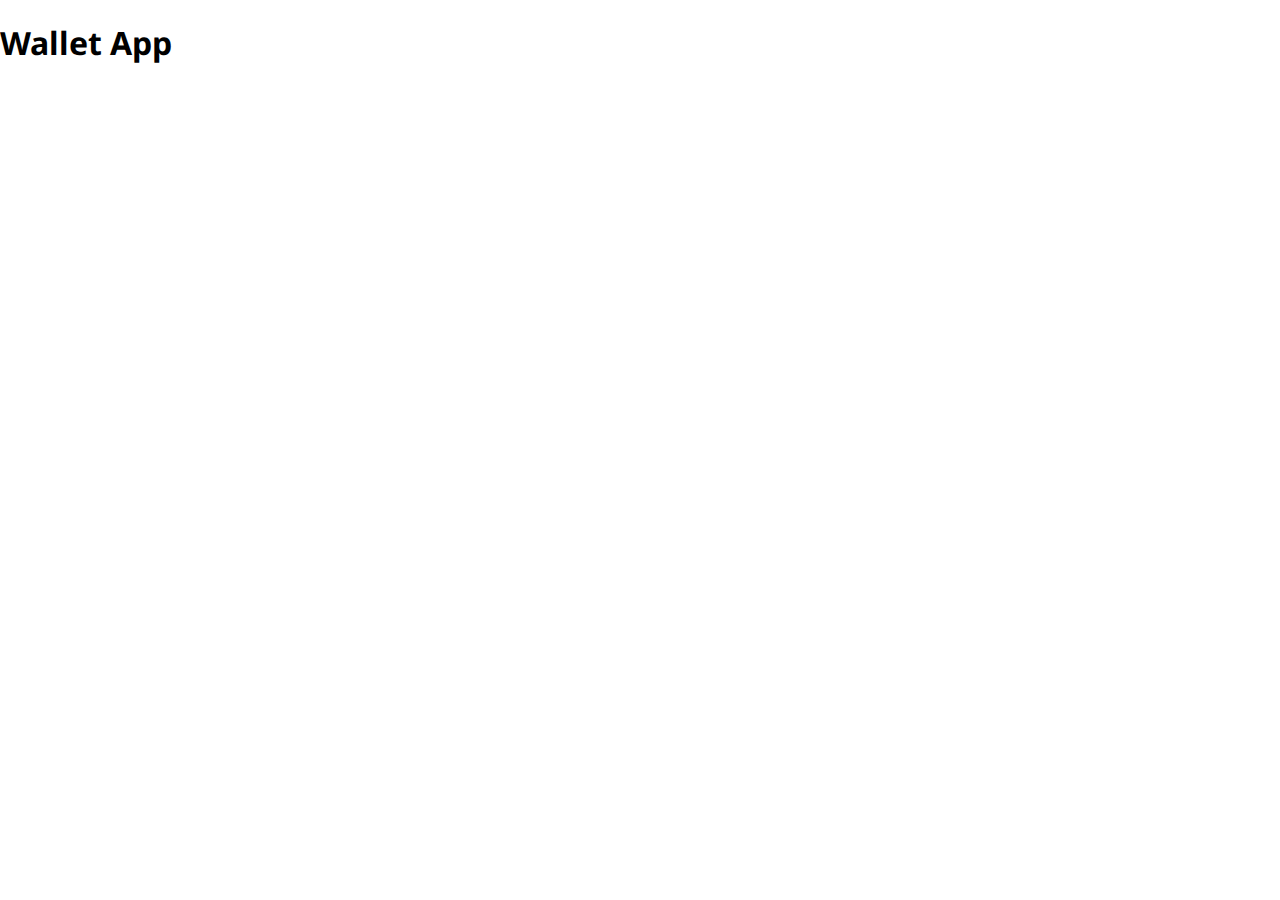
==== index.html @ 9958c5c2 "Initial Commit" ====
<!DOCTYPE html>
<html>
  <head>
    <title>Wallet App - Login</title>
    <link rel="stylesheet" href="styles.css" />
    <script src="index.js"></script>
  </head>
  <body>
    <h1>Wallet App</h1>
  </body>
</html>
---- styles.css ----
@import url("https://fonts.googleapis.com/css2?family=Noto+Sans:ital,wght@0,100;0,200;0,300;0,400;0,500;0,600;0,700;0,800;0,900;1,100;1,200;1,300;1,400;1,500;1,600;1,700;1,800;1,900&display=swap");

body {
  padding: 0px;
  margin: 0px;
  font-family: "Noto Sans", sans-serif;
}
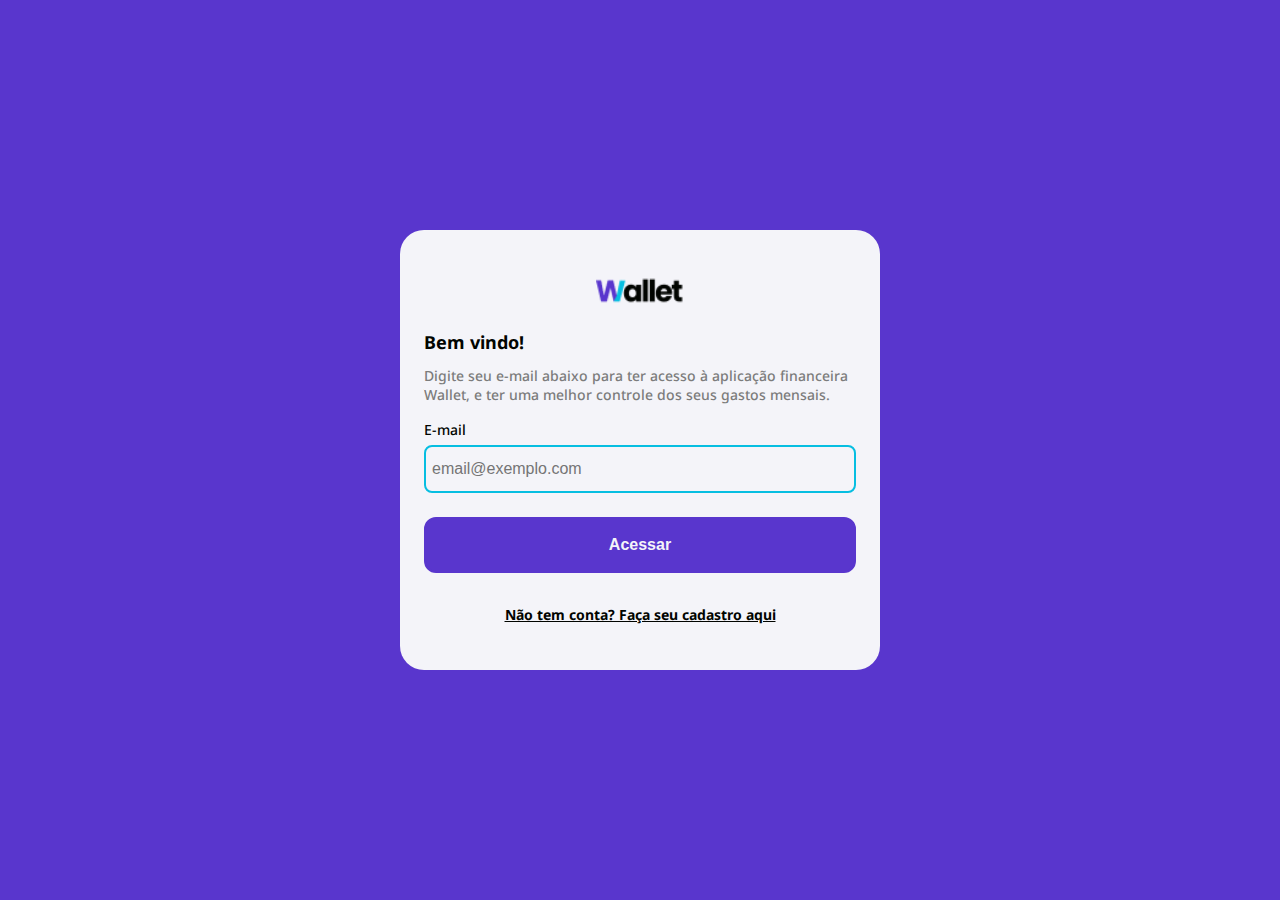
==== commit 0047f1a9: "feat: implement UI for auth screen" ====
--- a/index.html
+++ b/index.html
@@ -5,7 +5,26 @@
     <link rel="stylesheet" href="styles.css" />
     <script src="index.js"></script>
   </head>
-  <body>
-    <h1>Wallet App</h1>
+    <div class="auth-container">
+      <div class="auth-content">
+        <div class="auth-content-container">
+          <img class="logo" src="src/img/logo.png"/>
+          <h3 class="full-width text-left mt large" > Bem vindo!</h3>
+          <p class="mt small">Digite seu e-mail abaixo para ter acesso à aplicação financeira Wallet,
+             e ter uma melhor controle dos seus gastos mensais. 
+          </p>
+          <label class="mt" for="input-email"> E-mail </label>
+          <input 
+          placeholder="email@exemplo.com"
+          class="mt smaller" 
+          id="input-email"
+          name="input-email"
+          type="email"
+          />
+          <button class="full-width mt large "> Acessar </button>
+          <a class="mt larger"> Não tem conta? Faça seu cadastro aqui</a>
+      </div>
+      </div>
+    </div>
   </body>
 </html>
--- a/styles.css
+++ b/styles.css
@@ -4,4 +4,154 @@
   padding: 0px;
   margin: 0px;
   font-family: "Noto Sans", sans-serif;
+  color: #010400;
 }
+
+h1 {
+  font-size: 40px;
+  font-weight: bolder;
+  margin: 0px;
+  padding: 0px;
+}
+
+h2 {
+  font-size: 20px;
+  font-weight: bold;
+  margin: 0px;
+  padding: 0px;
+}
+
+h3 {
+  font-size: 18px;
+  font-weight: bold;
+  margin: 0px;
+  padding: 0px;
+}
+
+h4 {
+  font-size: 16px;
+  font-weight: 700;
+  margin: 0px;
+  padding: 0px;
+  color: #7c7c7c;
+}
+
+p {
+  font-size: 14px;
+  color: #7c7c7c;
+  font-weight: 500;
+  margin: 0px;
+  padding: 0px;
+}
+
+label {
+  width: 100%;
+  font-size: 14px;
+  font-weight: 500;
+}
+
+a {
+  font-size: 14px;
+  font-weight: 700;
+  text-decoration: underline;
+}
+
+button {
+  background-color: #5936cd;
+  height: 56px;
+  width: 432px;
+  border-radius: 12px;
+  border-color: #5936cd;
+  border-width: 2px;
+  border-style: solid;
+  color: #f4f4f9;
+  font-weight: bold;
+  font-size: 16px;
+}
+
+button.small {
+  background-color: #f4f4f9;
+  color: #010400;
+  font-size: 14px;
+  border-radius: 8px;
+  width: 90px;
+  height: 36px;
+}
+
+input {
+  background-color: #f4f4f9;
+  width: 100%;
+  height: 48px;
+  border-color: #06bee1;
+  border-style: solid;
+  border-radius: 8px;
+  border-width: 2px;
+  color: #010400;
+  font-size: 16px;
+  padding: 6px;
+  box-sizing: border-box; /* Faz com que mantenha o espaço do padding sem que aumente o tamanho  */
+}
+.full-width {
+  width: 100%;
+}
+
+.text-center {
+  text-align: center;
+}
+
+.text-left {
+  text-align: left;
+}
+
+.mt {
+  margin-top: 16px;
+}
+
+.mt.larger {
+  margin-top: 32px;
+}
+
+.mt.large {
+  margin-top: 24px;
+}
+
+.mt.small {
+  margin-top: 12px;
+}
+
+.mt.smaller {
+  margin-top: 6px;
+}
+
+.logo {
+  width: 88px;
+  height: auto;
+}
+.auth-container {
+  width: 100vw;
+  height: 100vh;
+  display: flex;
+  align-items: center;
+  justify-content: center;
+  background-color: #5936cd;
+}
+.auth-content {
+  display: flex;
+  align-items: center;
+  justify-content: center;
+  width: 480px;
+  height: auto;
+  min-height: 440px;
+  border-radius: 24px;
+  background-color: #f4f4f9;
+}
+
+.auth-content-container {
+  display: flex;
+  flex-direction: column;
+  align-items: center;
+  justify-content: center;
+  width: 100%;
+  height: 100%;
+  padding: 24px;
+}
